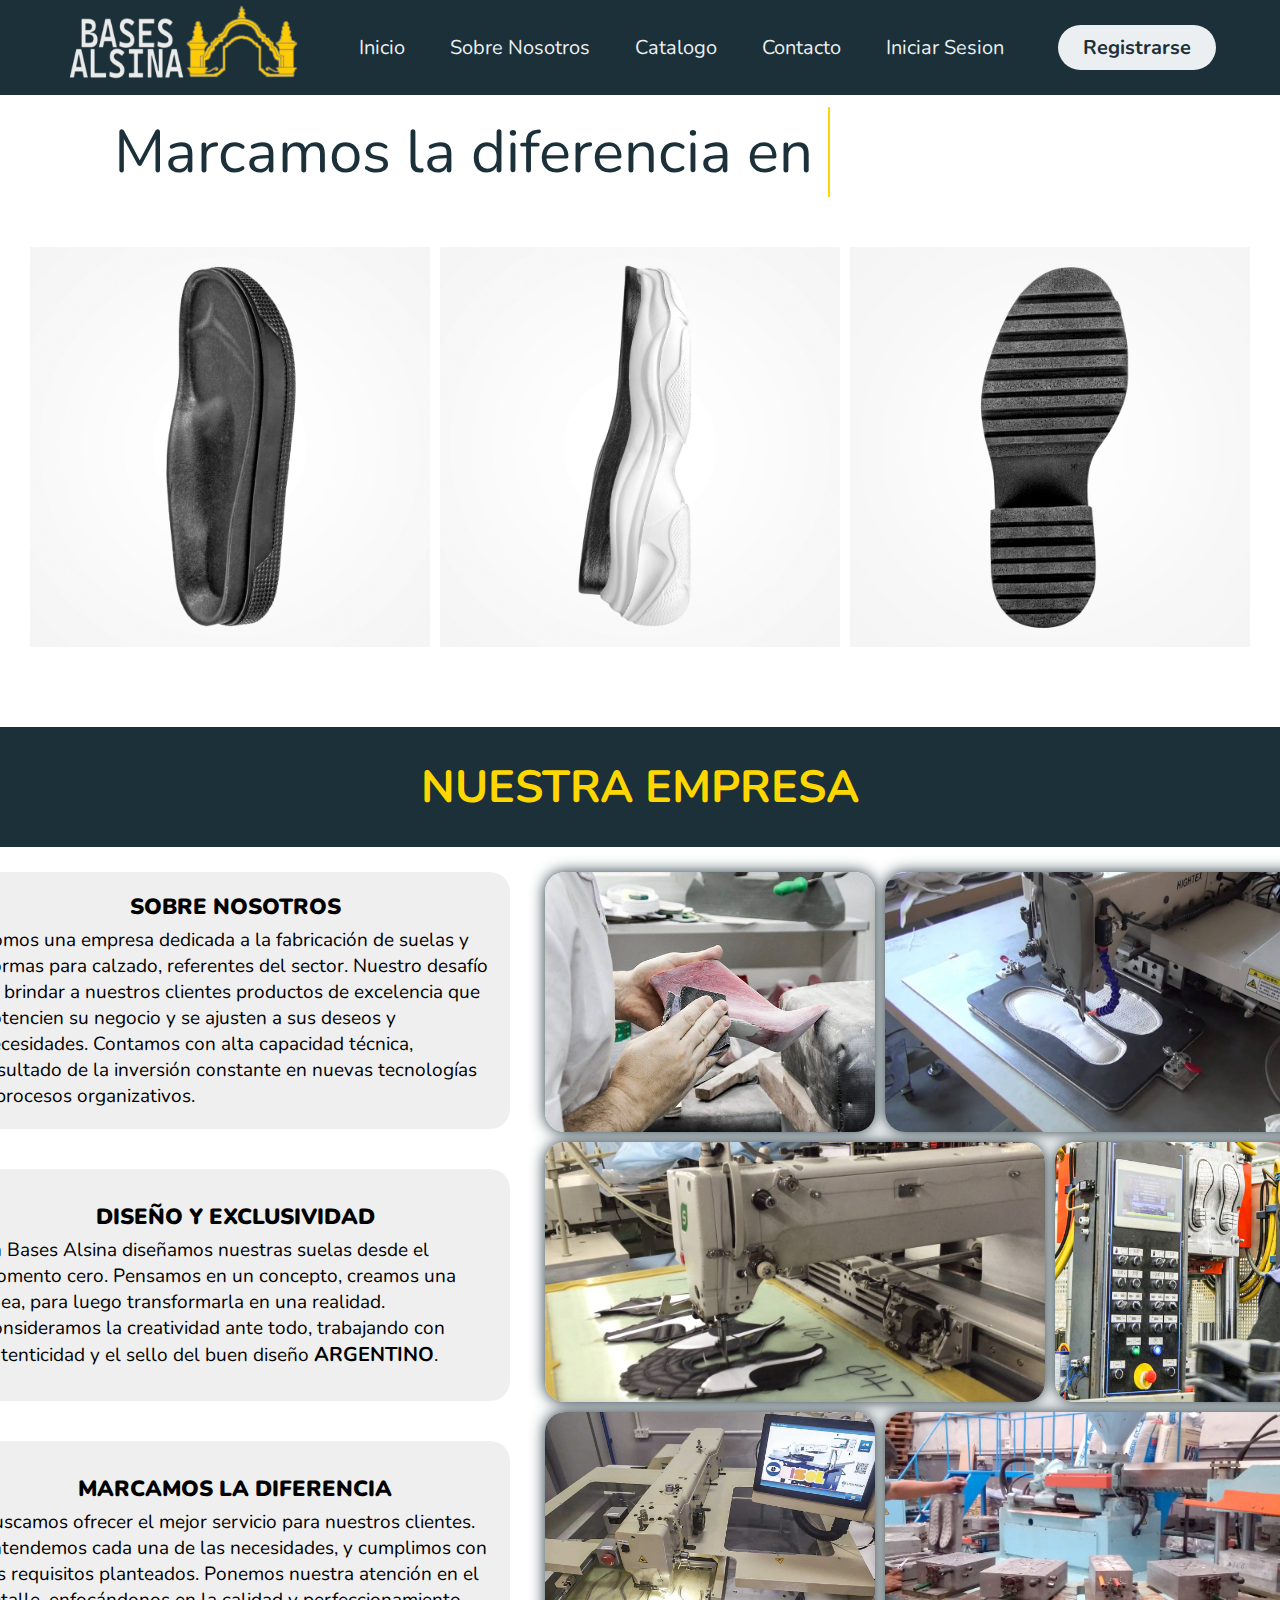
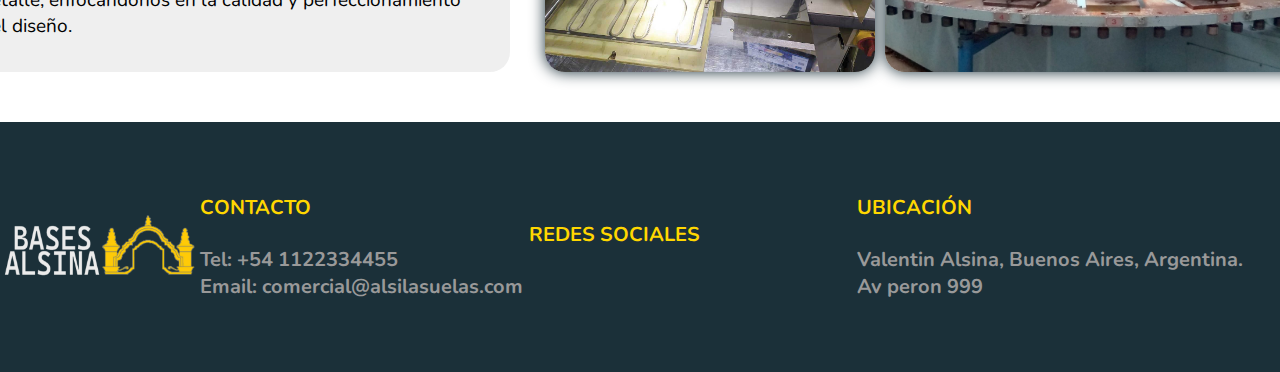
==== index.html @ 099fc9ff "1er commit - todavia falta el catalogo" ====
<!DOCTYPE html>
<html lang="en">
<head>
    <meta charset="UTF-8">
    <meta http-equiv="X-UA-Compatible" content="IE=edge">
    <meta name="viewport" content="width=device-width, initial-scale=1.0">
    <title>Proyecto Integrador</title>
    <link rel="stylesheet" href="./styles.css">
    <link rel="stylesheet" href="./animations.css">
    <link rel="stylesheet" href="https://cdnjs.cloudflare.com/ajax/libs/font-awesome/6.2.0/css/all.min.css" integrity="sha512-xh6O/CkQoPOWDdYTDqeRdPCVd1SpvCA9XXcUnZS2FmJNp1coAFzvtCN9BmamE+4aHK8yyUHUSCcJHgXloTyT2A==" crossorigin="anonymous" referrerpolicy="no-referrer" />
</head>
<body>
    <header>
        <nav>
            <div class="logo">
                <a href="./index.html">
                <img src="./assets/Imagenes/icono-nav.png" alt="icono"> </a>
            </div>
            <div class="nav-list">
                <ul>
                    <li><a href="#sec-1">Inicio</a></li>
                    <li><a href="#sec-2">Sobre Nosotros</a></li>
                    <li><a href="./pages/catalogo.html">Catalogo</a></li>
                    <li><a href="#footer-container">Contacto</a></li>
                    <li><a href="./pages/login.html">Iniciar Sesion</a></li>
                </ul>
            </div>
            <div class="register">
                <a href="./pages/register.html"><button>Registrarse</button></a>
            </div>
        </nav>
    </header>
    <hr>
    <main>
        <section id="sec-1">
            <div class="titulo">
                <div class="txt-estatico">Marcamos la diferencia en </div>
                <ul class="txt-dinamico">
                    <li>Diseño</li>
                    <li>Creatividad</li>
                    <li>Exclusividad</li>
                    <li>Tecnología</li>
                </ul>
            </div>
            <div class="inicio">
                <div class="cards">
                    <div class="imgSuela">
                        <img src="./assets/Suelas - Calzados/Suela-2.jpg" alt="Suela-2">
                    </div>
                    <div class="info">
                        <div>
                            <h2>Diseño y Exclusividad</h2>
                            <p>Consideramos la creatividad ante todo, 
                               trabajando con autenticidad y el sello del 
                               buen diseño argentino.</p>
                        </div>
                    </div>
                </div>
                <div class="cards">
                    <div class="imgSuela">
                        <img src="./assets/Suelas - Calzados/Suela-3.jpg" alt="Suela-3">
                    </div>
                    <div class="info">
                        <div>
                            <h2>Marcamos la diferencia</h2>
                            <p>Buscamos ofrecer el mejor servicio para nuestros clientes.
                               Ponemos nuestra atención en el detalle, enfocándonos 
                               en la calidad y perfeccionamiento del diseño. 
                            </p>
                        </div>
                    </div>
                </div>
                <div class="cards">
                    <div class="imgSuela">
                        <img src="./assets/Suelas - Calzados/Suela-4.jpg" alt="Suela-4">
                    </div>
                    <div class="info">
                        <div>
                            <h2>Creatividad y alta capacidad técnica</h2>
                            <p>Entendemos cada una de las necesidades, y cumplimos con los requisitos planteados.

                            </p>
                        </div>
                    </div>
                </div>
            </div>
        </section>

        <section id="sec-2">
            <div class="empresa">
                <h2>NUESTRA EMPRESA</h2>
            </div>
            <div class="seccion-2">
                    <div class="aboutUs">
                        <div class="sobre-nosotros">
                            <h3>SOBRE NOSOTROS</h3>
                            <p>
                                Somos una empresa dedicada a la fabricación de suelas y hormas para calzado, referentes del sector. Nuestro desafío
                                es brindar a nuestros clientes productos de excelencia que potencien su negocio y se ajusten a sus deseos y
                                necesidades. Contamos con alta capacidad técnica, resultado de la inversión constante en nuevas tecnologías y
                                procesos organizativos.
                            </p> 
                            
                        </div>
                        <div class="disenio-exclusividad">
                            <h3>DISEÑO Y EXCLUSIVIDAD</h3>
                            <p>
                                En Bases Alsina diseñamos nuestras suelas desde el momento cero. Pensamos en un concepto, creamos una línea, para luego
                                transformarla en una realidad. Consideramos la creatividad ante todo, trabajando con autenticidad y el sello del
                                buen diseño <strong>ARGENTINO</strong>.
                            </p>
                        </div>
                        <div class="diferencia">
                            <h3>MARCAMOS LA DIFERENCIA</h3>
                            <p>
                                Buscamos ofrecer el mejor servicio para nuestros clientes. Entendemos cada una de las necesidades, y cumplimos con
                                los requisitos planteados. Ponemos nuestra atención en el detalle, enfocándonos en la calidad y perfeccionamiento
                                del diseño.
                            </p>
                        </div>
                    </div>
                    <div class="grid-container">
                        <div class="item"></div>
                        <div class="item"></div>
                        <div class="item"></div>
                        <div class="item"></div>
                        <div class="item"></div>
                        <div class="item"></div>
        
                    </div>
            </div>

        </section>

    </main>

    <footer>
        <div id="footer-container">
            <div class="footer-icon">
                <img src="./assets/Imagenes/icono-nav.png" alt="icono">
            </div>
            <div class="footer-contacto">
                <h3>CONTACTO</h3>
                <div class="contacto">
                    <h4>Tel: +54 1122334455</h4>
                    <h4>Email: comercial@alsilasuelas.com</h4>
                </div>
            </div>
            <div class="red-social">
                <h3>REDES SOCIALES</h3>
                <div class="red">
                    <i class="fa-brands fa-instagram" style="font-size:50px"></i>
                    <i class="fa-brands fa-square-facebook" style="font-size:50px"></i>
                </div>
            </div>
            <div class="ubicacion">
                <h3>UBICACIÓN</h3>
                <div class="ubi">
                    <h4>Valentin Alsina, Buenos Aires, Argentina.</h4>
                    <h4>Av peron 999</h4>
                </div>
            </div>
        </div>
    </footer>
    
</body>
</html>
---- styles.css ----
@import url('https://fonts.googleapis.com/css2?family=Nunito:wght@400;800&display=swap');
@import url('https://fonts.googleapis.com/css2?family=Abril+Fatface&display=swap');

*{
    margin: 0;
    padding: 0;
    box-sizing: border-box;
    font-family: 'Nunito', sans-serif;
    font-size: 20px;
}

/* NAVBAR */

nav{
    position: fixed;
    display: flex;
    flex-direction: row;
    justify-content: space-between;
    align-items: center;
    height: 95px;
    width: 100%;
    background-color: #1b3039;
    padding: 5px 5%;
    top: 0;
    z-index: 1;
}

.logo img{
    width: 12rem;
    cursor: pointer;
    transition: all 0.7s;
}

.nav-list ul{
    list-style: none;
    display: flex;
    flex-direction: row;
    gap: 45px;
}

.nav-list a{
    font-size: 700;
    color: #eceff1;
    text-decoration: none;
}


.register button{
    font-weight: 700;
    color: #1b3039;
    padding: 9px 25px;
    background: #eceff1;
    border: none;
    border-radius: 50px;
    cursor: pointer;
    transition: all 0.5s ease 0s;
}

main{
    display: flex;
    flex-direction: column;
    gap: 80px;
    margin-top: 105px;

}

/* Section 1 */

#sec-1{
    display: flex;
    flex-direction: column;
    justify-content: center;
    align-items: center;
    gap: 50px;
}

.titulo{
    display: flex;
    justify-content: center;
    align-items: center;
}

.titulo .txt-estatico{
    color: #1b3039;
    font-size: 60px;
    font-weight: 400;
}

.titulo .txt-dinamico{
    margin-left: 15px;
    line-height: 90px;
    height: 90px;
    overflow: hidden;
}

.txt-dinamico li{
    list-style: none;
    color: gold;
    font-size: 60px;
    font-weight: 600;
    top: 0;
    position: relative;
}

.inicio{
    display: flex;
    flex-direction: row;
    justify-content: center;
    align-items: center;
    gap: 10px;
}

.cards{
    position: relative;
    width: 20rem;
    height: 20rem;
    overflow: hidden;
}

.inicio .cards .imgSuela img{
   width: 100%;
   height: 100%;
   transition: all 500ms ease-out;
}

.info{
    position: absolute;
    top: 0;
    width: 100%;
    height: 100%;
    transition: all 500ms ease-out;
    opacity: 0;
    visibility: hidden;
    text-align: center;
}

.info h2{
    color: gold;
    font-size: 25px;
    font-weight: 900;
    margin-bottom: 150px;
    margin-top: 50px;
    transition: all 500ms ease-out;
}

.info p{
    color: gold;
    font-size: 20px;
    font-weight: 500;
    line-height: 1.5;
    max-width: 250px;
    margin: auto;
}

/* Section 2 */ 

#sec-2{
    display: flex;
    flex-direction: column;
    justify-content: center;
    align-items: center;
    gap: 25px;
}

#sec-2 h2{
    font-size: 45px;
    color: gold;
}

.empresa{
    height: 120px;
    width: 100%;
    display: flex;
    justify-content: center;
    align-items: center;
    background-color: #1b3039;
}

.seccion-2{
    display: flex;
    flex-direction: row;
    justify-content: center;
    align-items: center;
    gap: 60px;
}

.aboutUs{
    height: 800px;
    width: 500px;
    display: flex;
    flex-direction: column;
    justify-content: center;
    align-items: center;
    gap: 40px;
}

.sobre-nosotros , .disenio-exclusividad , .diferencia{
    display: flex;
    flex-direction: column;
    justify-content: center;
    align-items: center;
    background-color: rgba(233, 233, 233, 0.726);
    border-radius: 1rem;
    gap: 5px;
    height: 400px;
    width: 550px;
    padding: 20px;
}

.aboutUs h3{
    font-size: 22px;
    font-weight: 900;
}

.aboutUs p{
    font-size: 19px;
    font-weight: 400;
}

.grid-container{
    height: 800px;
    width: 750px;
    display: grid;
    grid-template-columns: 160px 160px 160px 160px 160px;
    gap: 10px;
    grid-template-rows: 125px 125px 125px 125px 125px 125px;
}

.item{
    border-radius: 1rem;
    box-shadow: 0 0 15px 0px #1b3039;
}

.item:nth-child(1){
    background: url(./assets/Empresa/Horma-1.jpg) no-repeat center/cover;
    grid-column: 1/3;
    grid-row: 1/3;
}

.item:nth-child(2){
    background: url(./assets/Empresa/Maquina-1.jpg) no-repeat center/cover;
    grid-column: 3/6;
    grid-row: 1/3;

}

 .item:nth-child(3){
    background: url(./assets/Empresa/Maquina-3.jpg) no-repeat center/cover;
    grid-column: 1/4;
    grid-row: 3/5;  
}

.item:nth-child(4){
    background: url(./assets/Empresa/Maquina-4.jpg) no-repeat center/cover;
    grid-column: 4/6;
    grid-row: 3/5;

}

.item:nth-child(5){
    background: url(./assets/Empresa/Maquina-2.jpg) no-repeat center/cover;
    grid-column: 1/3;
    grid-row: 5/7;

}

.item:nth-child(6){
    background: url(./assets/Empresa/Maquina-5.jpg) no-repeat center/cover; 
    grid-column: 3/6;
    grid-row: 5/7;

}


/* Footer */

footer{
    background-color: #1b3039;
    height: 250px;
    margin-top: 50px;
}

#footer-container{
    display: flex;
    flex-direction: row;
    justify-content: space-evenly;
    align-items: center;
}

.footer-icon{
    width: 200px;
    height: 200px;
    display: flex;
    justify-content: center;
    align-items: center;
}

.footer-icon img{
    width: 10rem;
    cursor: pointer;
}

.footer-contacto{
    width: 350px;
    height: 250px;
    display: flex;
    flex-direction: column;
    justify-content: center;
    align-items: flex-start;
    gap: 25px;
}

.red-social{
    width: 350px;
    height: 250px;
    display: flex;
    flex-direction: column;
    justify-content: center;
    align-items: flex-start;
    gap: 25px;

}

.red{
    display: flex;
    gap: 50px;
    cursor: pointer;
}

.ubicacion{
    width: 450px;
    height: 250px;
    display: flex;
    flex-direction: column;
    justify-content: center;
    align-items: flex-start;
    gap: 25px;

}

footer h3{
    color: gold;
}

footer h4{
    color: #999;
}

footer i{
    color: #999;
}
---- animations.css ----
.logo img:hover{
    transform: scale(1.1);
}

.nav-list li:hover{
    transform: scale(1.2);
}

.nav-list a:hover{
    color: gold;
}

.register button:hover{
    background-color: #e2f1f8;
    color: gold;
    transform: scale(1.3);
}

.txt-dinamico li::after{
    content: "";
    position: absolute;
    left: 0;
    width: 100%;
    height: 100%;
    background-color: white;
    border-left: 2px solid gold;
    animation: typing 3s steps(10) infinite;
}

.txt-dinamico li{
    animation: slide 12s steps(4) infinite;

}

@keyframes typing{
    40%,
    60%{
        left: calc(100% + 30px);
    }

    100%{
        left: 0;
    }
}

@keyframes slide{
    100%{
        top: -360px;
    }
}

.cards:hover{
    z-index: 1;
    transform: scale(1.25);
    box-shadow: 0 25px 40px rgba(0,0,0,.5);
}

.cards:hover > .info{
    opacity: 1;
    visibility: visible;
}

.cards:hover > .info h2{
    margin-top: 100px;
    margin-bottom: 40px;
}

.item:hover{
    transform: scale(1.1);
    transition: all 0.3s ease-in;
}

.sobre-nosotros:hover{
    transform: scale(1.1);
    transition: all 0.3s ease-in;
}
.disenio-exclusividad:hover{
    transform: scale(1.1);
    transition: all 0.3s ease-in;
}
.diferencia:hover{
    transform: scale(1.1);
    transition: all 0.3s ease-in;
}


/* --------------------------- LOGIN - REGISTER - CATALOGO ------------------------------------------------------------*/

/* LOGIN */ 

.boton-inicio button:hover{
    background-color: #e2f1f8;
    color: gold;
    transform: scale(1.3);
}


.sub-log:hover{
    background-color: #051f2b;
    color: gold;
    transform: scale(1.1);
}


/* REGISTER */

.button input:hover{
    color: gold;
    background-color: #051f2b;
    transform: scale(1.2);
}
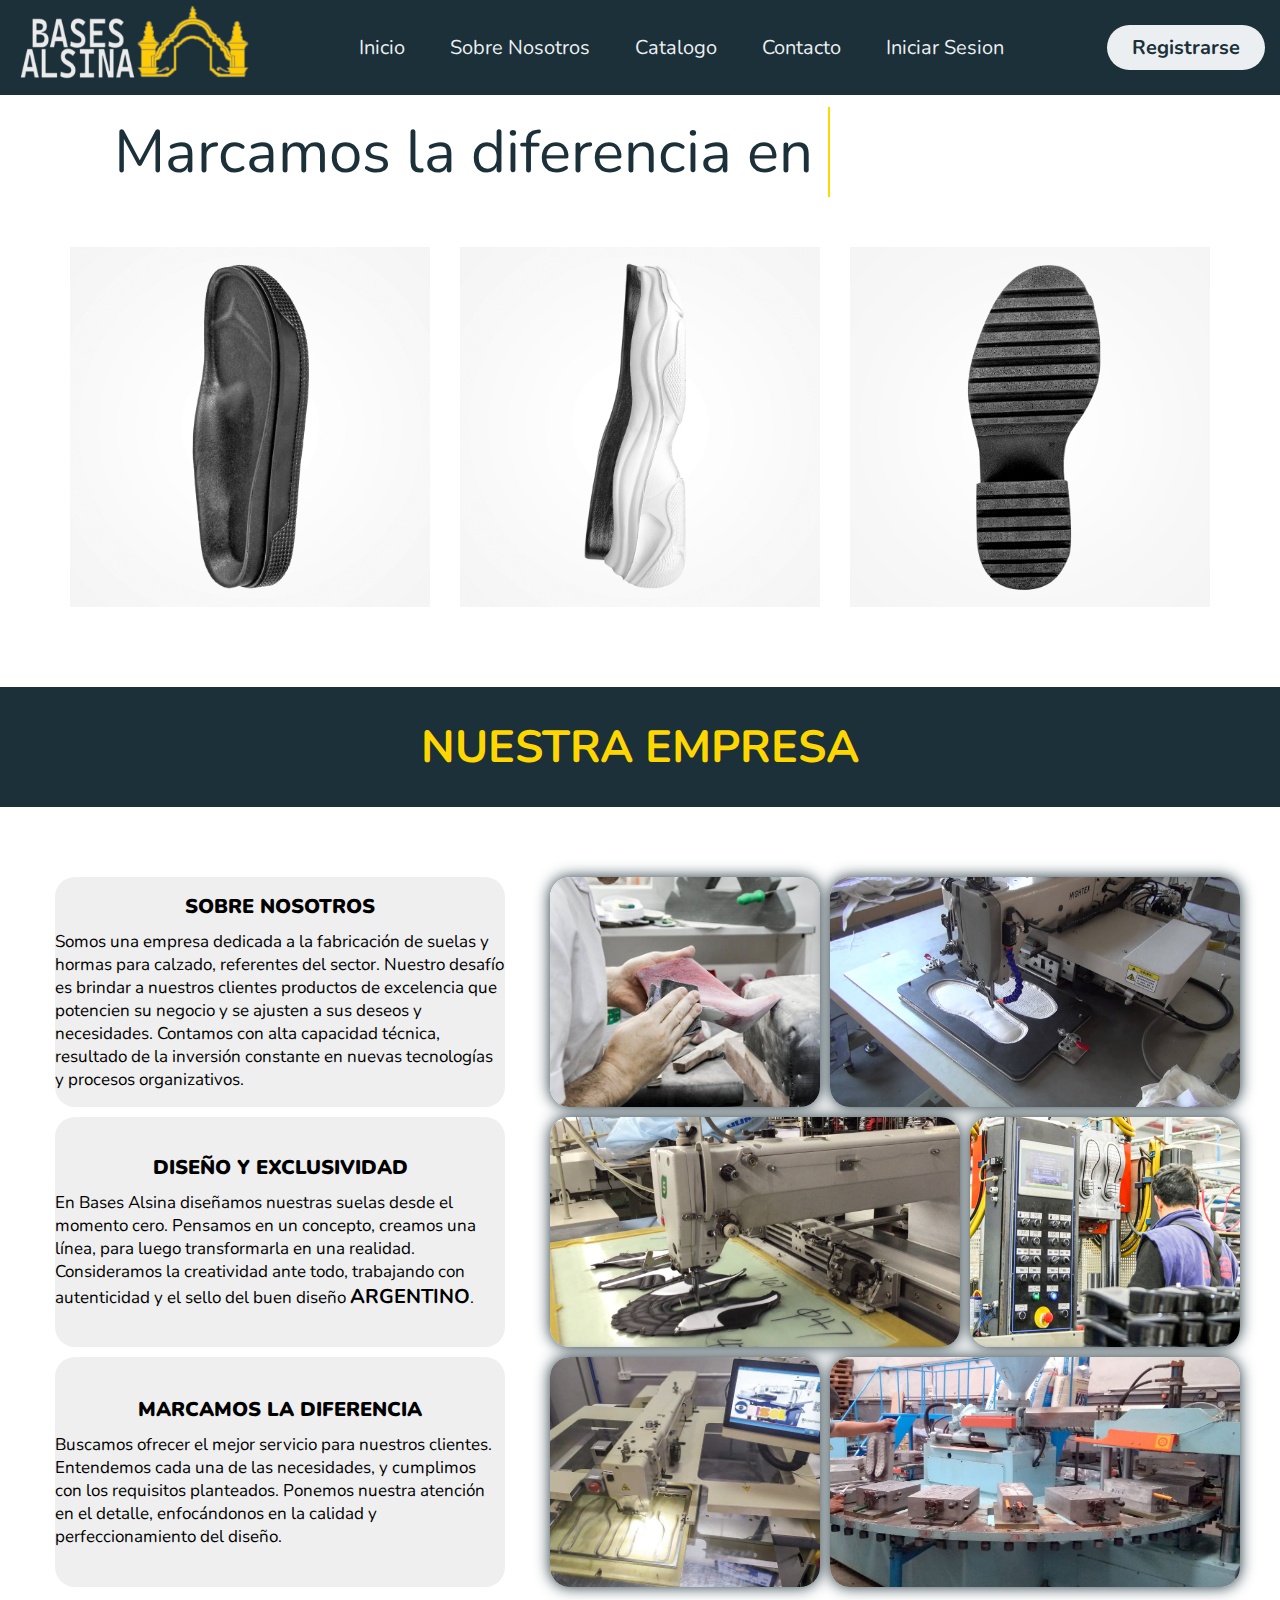
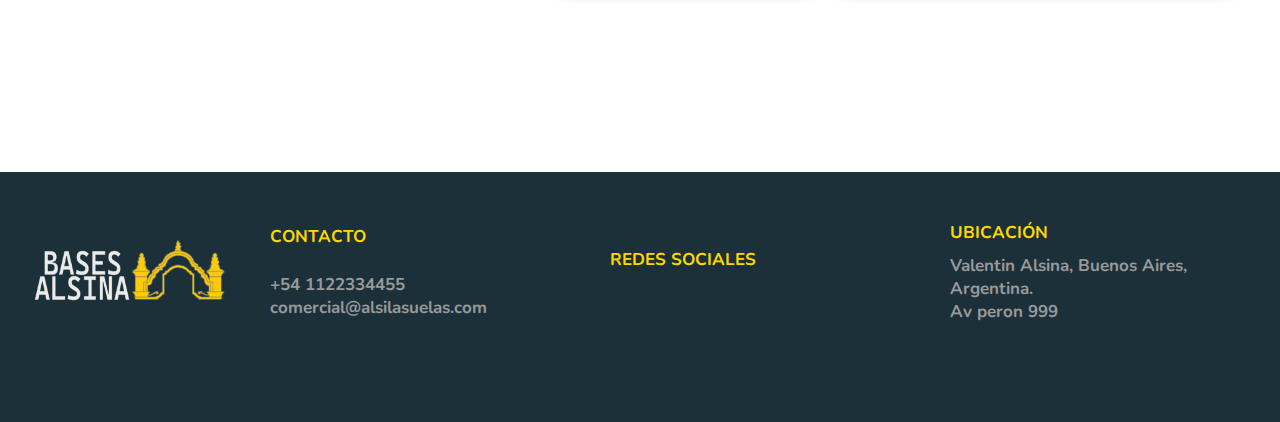
==== commit 56c3c1ba: "2do commit - Casi listo" ====
--- a/index.html
+++ b/index.html
@@ -7,6 +7,8 @@
     <title>Proyecto Integrador</title>
     <link rel="stylesheet" href="./styles.css">
     <link rel="stylesheet" href="./animations.css">
+    <link rel="stylesheet" href="./mediaqueries.css">
+    <link rel="stylesheet" href="https://cdnjs.cloudflare.com/ajax/libs/font-awesome/6.1.2/css/all.min.css" integrity="sha512-1sCRPdkRXhBV2PBLUdRb4tMg1w2YPf37qatUFeS7zlBy7jJI8Lf4VHwWfZZfpXtYSLy85pkm9GaYVYMfw5BC1A==" crossorigin="anonymous" referrerpolicy="no-referrer" />
     <link rel="stylesheet" href="https://cdnjs.cloudflare.com/ajax/libs/font-awesome/6.2.0/css/all.min.css" integrity="sha512-xh6O/CkQoPOWDdYTDqeRdPCVd1SpvCA9XXcUnZS2FmJNp1coAFzvtCN9BmamE+4aHK8yyUHUSCcJHgXloTyT2A==" crossorigin="anonymous" referrerpolicy="no-referrer" />
 </head>
 <body>
@@ -17,7 +19,9 @@
                 <img src="./assets/Imagenes/icono-nav.png" alt="icono"> </a>
             </div>
             <div class="nav-list">
-                <ul>
+                <label for="toggle-menu"><i class="fas fa-bars"></i></label>
+                <input type="checkbox" id="toggle-menu">
+                <ul class="list">
                     <li><a href="#sec-1">Inicio</a></li>
                     <li><a href="#sec-2">Sobre Nosotros</a></li>
                     <li><a href="./pages/catalogo.html">Catalogo</a></li>
@@ -34,7 +38,9 @@
     <main>
         <section id="sec-1">
             <div class="titulo">
-                <div class="txt-estatico">Marcamos la diferencia en </div>
+                <div class="titulo-principal">
+                    <div class="txt-estatico">Marcamos la diferencia en </div>
+                </div>
                 <ul class="txt-dinamico">
                     <li>Diseño</li>
                     <li>Creatividad</li>
@@ -45,12 +51,12 @@
             <div class="inicio">
                 <div class="cards">
                     <div class="imgSuela">
-                        <img src="./assets/Suelas - Calzados/Suela-2.jpg" alt="Suela-2">
+                        <img src="./assets/Suelas-Calzados/Suela-2.jpg" alt="Suela-2">
                     </div>
                     <div class="info">
                         <div>
                             <h2>Diseño y Exclusividad</h2>
-                            <p>Consideramos la creatividad ante todo, 
+                            <p class="info-p">Consideramos la creatividad ante todo, 
                                trabajando con autenticidad y el sello del 
                                buen diseño argentino.</p>
                         </div>
@@ -58,12 +64,12 @@
                 </div>
                 <div class="cards">
                     <div class="imgSuela">
-                        <img src="./assets/Suelas - Calzados/Suela-3.jpg" alt="Suela-3">
+                        <img src="./assets/Suelas-Calzados/Suela-3.jpg" alt="Suela-3">
                     </div>
                     <div class="info">
                         <div>
                             <h2>Marcamos la diferencia</h2>
-                            <p>Buscamos ofrecer el mejor servicio para nuestros clientes.
+                            <p class="info-p">Buscamos ofrecer el mejor servicio para nuestros clientes.
                                Ponemos nuestra atención en el detalle, enfocándonos 
                                en la calidad y perfeccionamiento del diseño. 
                             </p>
@@ -72,12 +78,12 @@
                 </div>
                 <div class="cards">
                     <div class="imgSuela">
-                        <img src="./assets/Suelas - Calzados/Suela-4.jpg" alt="Suela-4">
+                        <img src="./assets/Suelas-Calzados/Suela-4.jpg" alt="Suela-4">
                     </div>
                     <div class="info">
                         <div>
                             <h2>Creatividad y alta capacidad técnica</h2>
-                            <p>Entendemos cada una de las necesidades, y cumplimos con los requisitos planteados.
+                            <p class="info-p">Entendemos cada una de las necesidades, y cumplimos con los requisitos planteados.
 
                             </p>
                         </div>
@@ -142,8 +148,8 @@
             <div class="footer-contacto">
                 <h3>CONTACTO</h3>
                 <div class="contacto">
-                    <h4>Tel: +54 1122334455</h4>
-                    <h4>Email: comercial@alsilasuelas.com</h4>
+                    <h4>+54 1122334455</h4>
+                    <h4 class="segundo-h4">comercial@alsilasuelas.com</h4>
                 </div>
             </div>
             <div class="red-social">
@@ -157,7 +163,7 @@
                 <h3>UBICACIÓN</h3>
                 <div class="ubi">
                     <h4>Valentin Alsina, Buenos Aires, Argentina.</h4>
-                    <h4>Av peron 999</h4>
+                    <h4 class="segundo-h4">Av peron 999</h4>
                 </div>
             </div>
         </div>
--- a/styles.css
+++ b/styles.css
@@ -29,6 +29,15 @@
     width: 12rem;
     cursor: pointer;
     transition: all 0.7s;
+}
+
+#toggle-menu{
+    display: none;
+}
+
+.nav-list i{
+    font-size: 50px;
+    display: none;
 }
 
 .nav-list ul{
@@ -277,6 +286,7 @@
 footer{
     background-color: #1b3039;
     height: 250px;
+    width: 100%;
     margin-top: 50px;
 }
 
--- a/animations.css
+++ b/animations.css
@@ -109,3 +109,22 @@
     background-color: #051f2b;
     transform: scale(1.2);
 }
+
+
+/* CATALOGO*/
+
+.suela-hombre:hover{
+    transform: scale(1.1);
+    transition: all 0.3s ease-in;
+}
+
+.suela-mujer:hover{
+    transform: scale(1.1);
+    transition: all 0.3s ease-in;
+}
+
+.item-suela:hover{
+    transform: scale(1.2);
+    transition: all 0.5s ease-in;
+}
+
--- a/mediaqueries.css
+++ b/mediaqueries.css
@@ -0,0 +1,402 @@
+@media (max-width:1280px){
+    /* --- NAV --- */
+    .logo img{
+        width: 12rem;
+    }
+
+    nav{
+        padding: 0 15px;
+    }
+
+    /* --- Section 1 --- */ 
+
+    .inicio{
+        gap: 30px
+    }
+
+    .cards{
+        position: relative;
+        width: 18rem;
+        height: 18rem;
+        overflow: hidden;
+    }
+
+    /* --- Section 2 --- */
+
+    .seccion-2{
+        gap: 20px;
+    }
+
+    .aboutUs{
+        gap: 10px;
+        margin-bottom: 90px;
+    }
+
+    .sobre-nosotros, .disenio-exclusividad, .diferencia{
+        height: 230px;
+        width: 450px;
+        gap: 10px;
+        padding: 0 0;
+
+    }
+
+    .grid-container{
+        height: 800px;
+        width: 700px;
+        display: grid;
+        grid-template-columns: 130px 130px 130px 130px 130px;
+        gap: 10px;
+        grid-template-rows: 110px 110px 110px 110px 110px 110px;
+    }
+
+    .aboutUs h3{
+        font-size: 20px;
+        font-weight: 900;
+    }
+    
+    .aboutUs p{
+        font-size: 17px;
+        font-weight: 400;
+    }
+
+    /* --- FOOTER --- */
+
+
+    #footer-container{
+        gap: 10px;
+    }
+
+    .footer-contacto{
+        width: 300px;
+        height: 200px;
+    }
+
+    .ubicacion{
+        width: 300px;
+        height: 200px;
+        gap: 10px;
+    }
+
+    .red-social{
+        width: 300px;
+        height: 200px;
+    }
+
+    .red{
+        gap: 40px;
+    }
+
+    .footer-icon img{
+        width: 10rem;
+    }
+
+    footer h3, h4{
+        font-size: 17px;
+    }
+
+    footer i{
+        width: 1rem;
+    }
+
+}
+
+
+@media (max-width:992px){
+    /* --- NAV --- */
+    .logo img{
+        width: 10rem;
+        cursor: pointer;
+        transition: all 0.7s;
+    }
+
+    nav{
+        padding: 0 20px;
+    }
+
+    .nav-list ul{
+        gap: 20px;
+    }
+
+    .list a{
+        font-size: 17px;
+    }
+
+    .register button{
+        font-size: 17px;
+    }
+
+    /* --- Section 1 --- */ 
+
+    .titulo{
+        display: flex;
+        justify-content: center;
+        align-items: center;
+        width: 100%;
+        gap: 5px;
+    }
+
+    .titulo .txt-estatico{
+        font-size: 40px;
+        font-weight: 400;
+    }
+
+    .txt-dinamico li{
+        font-size: 60px;
+        font-weight: 500;
+    }
+
+    .cards{
+        position: relative;
+        width: 14rem;
+        height: 14rem;
+        overflow: hidden;
+    }
+
+    /* --- Section 2 --- */
+
+    .empresa{
+        width: 100%;        
+    }
+
+    .seccion-2{
+        gap: 25px;
+        display: flex;
+        flex-direction: column;
+    }
+
+    .aboutUs{
+        gap: 20px;
+    }
+
+    .sobre-nosotros, .disenio-exclusividad, .diferencia{
+        height: 500px;
+        width: 800px;
+        gap: 30px;
+        padding: 10px 10px;
+
+    }
+
+    .aboutUs h3{
+        font-size: 27px;
+        font-weight: 900;
+    }
+    
+    .aboutUs p{
+        font-size: 24px;
+        font-weight: 400;
+    }
+    
+    .grid-container{
+        justify-content: center;
+    }
+
+    /* --- FOOTER --- */
+
+    footer{
+        height: 200px;
+
+    }
+
+    #footer-container{
+        gap: 10px;
+    }
+
+    .footer-contacto{
+        width: 300px;
+        height: 200px;
+    }
+
+    .ubicacion{
+        width: 300px;
+        height: 200px;
+        gap: 10px;
+    }
+
+    .red-social{
+        width: 300px;
+        height: 200px;
+    }
+
+    .red{
+        gap: 35px;
+    }
+
+    .footer-icon img{
+        width: 8rem;
+    }
+
+    footer h3, h4{
+        font-size: 17px;
+    }
+
+    footer i{
+        width: 1rem;
+    }
+    
+
+}
+
+@media (max-width:576px){
+    /* --- NAV --- */
+
+    .logo img{
+        width: 9rem;
+    }
+
+    .nav-list{
+        margin-left: 200px;
+    }
+
+    .nav-list ul{
+        background-color: #214352;
+        width: 100%;
+        height: calc(100vh - 80px);
+        position: absolute;
+        top: 80px;
+        left: 0;
+        flex-direction: column;
+        align-items: center;
+        justify-content: center;
+        gap: 50px;
+        transform: translateX(200%);
+        transition: all 0.5s ease-out;
+    }
+
+    .list a{
+        font-size: 30px;
+    }
+
+    .nav-list i{
+        color: aliceblue;
+        display: block;
+    }
+
+    #toggle-menu:checked + .list{
+        display: flex;
+        transform: translateX(0%);
+        transition: all 0.5s ease-in;
+    }
+
+    .register a{
+        display: none;
+    }
+
+    /* --- Section 1 --- */
+
+    .titulo{
+        gap: 1px;
+        display: flex;
+        flex-direction: column;
+    }
+
+    .titulo .txt-estatico{
+        font-size: 22px;
+        font-weight: 700;
+    }
+
+    .txt-dinamico li{
+        font-size: 35px;
+        font-weight: 700;
+    }
+
+    .inicio{
+        display: flex;
+        flex-direction: column;
+    }
+
+    .cards{
+        position: relative;
+        width: 14rem;
+        height: 14rem;
+        overflow: hidden;
+    }
+
+    /* --- Section 2 --- */
+
+    #sec-2{
+        gap: 100px;
+    }
+
+    #sec-2 h2{
+        font-size: 35px;
+    }
+
+    .aboutUs{
+        height: 1220px;
+        gap: 35px;
+    }
+
+    .sobre-nosotros{
+        height: 460px;
+        width: 400px;
+    }
+
+    .disenio-exclusividad{
+        height: 460px;
+        width: 400px;
+    }
+
+    .diferencia{
+        height: 460px;
+        width: 400px;
+    }
+
+    .grid-container{
+        display: none;
+    }
+
+    /* --- FOOTER --- */
+
+    footer{
+        width: 100%;
+        height: 350px;
+        bottom: 0;
+        margin-top: 20px;
+    }
+    
+    .footer-icon{
+        display: none;
+    }
+
+    #footer-container{
+        display: flex;
+        flex-direction: column;
+        justify-content: center;
+        align-items: center;
+        gap: 5px;
+    }
+
+    .footer-contacto{
+        display: flex;
+        justify-content: center;
+        align-items: center;
+        width: 100%;
+        height: 100px;
+    }
+
+    .red-social{
+        display: flex;
+        justify-content: center;
+        align-items: center;
+        width: 100%;
+        height: 100px;
+
+    }
+
+    .ubicacion{
+        display: flex;
+        justify-content: center;
+        align-items: center;
+        width: 100%;
+        height: 100px;
+    }
+
+    .segundo-h4{
+        display: none;
+    }
+
+    .red{
+        display: flex;
+        gap: 55px;
+    }
+}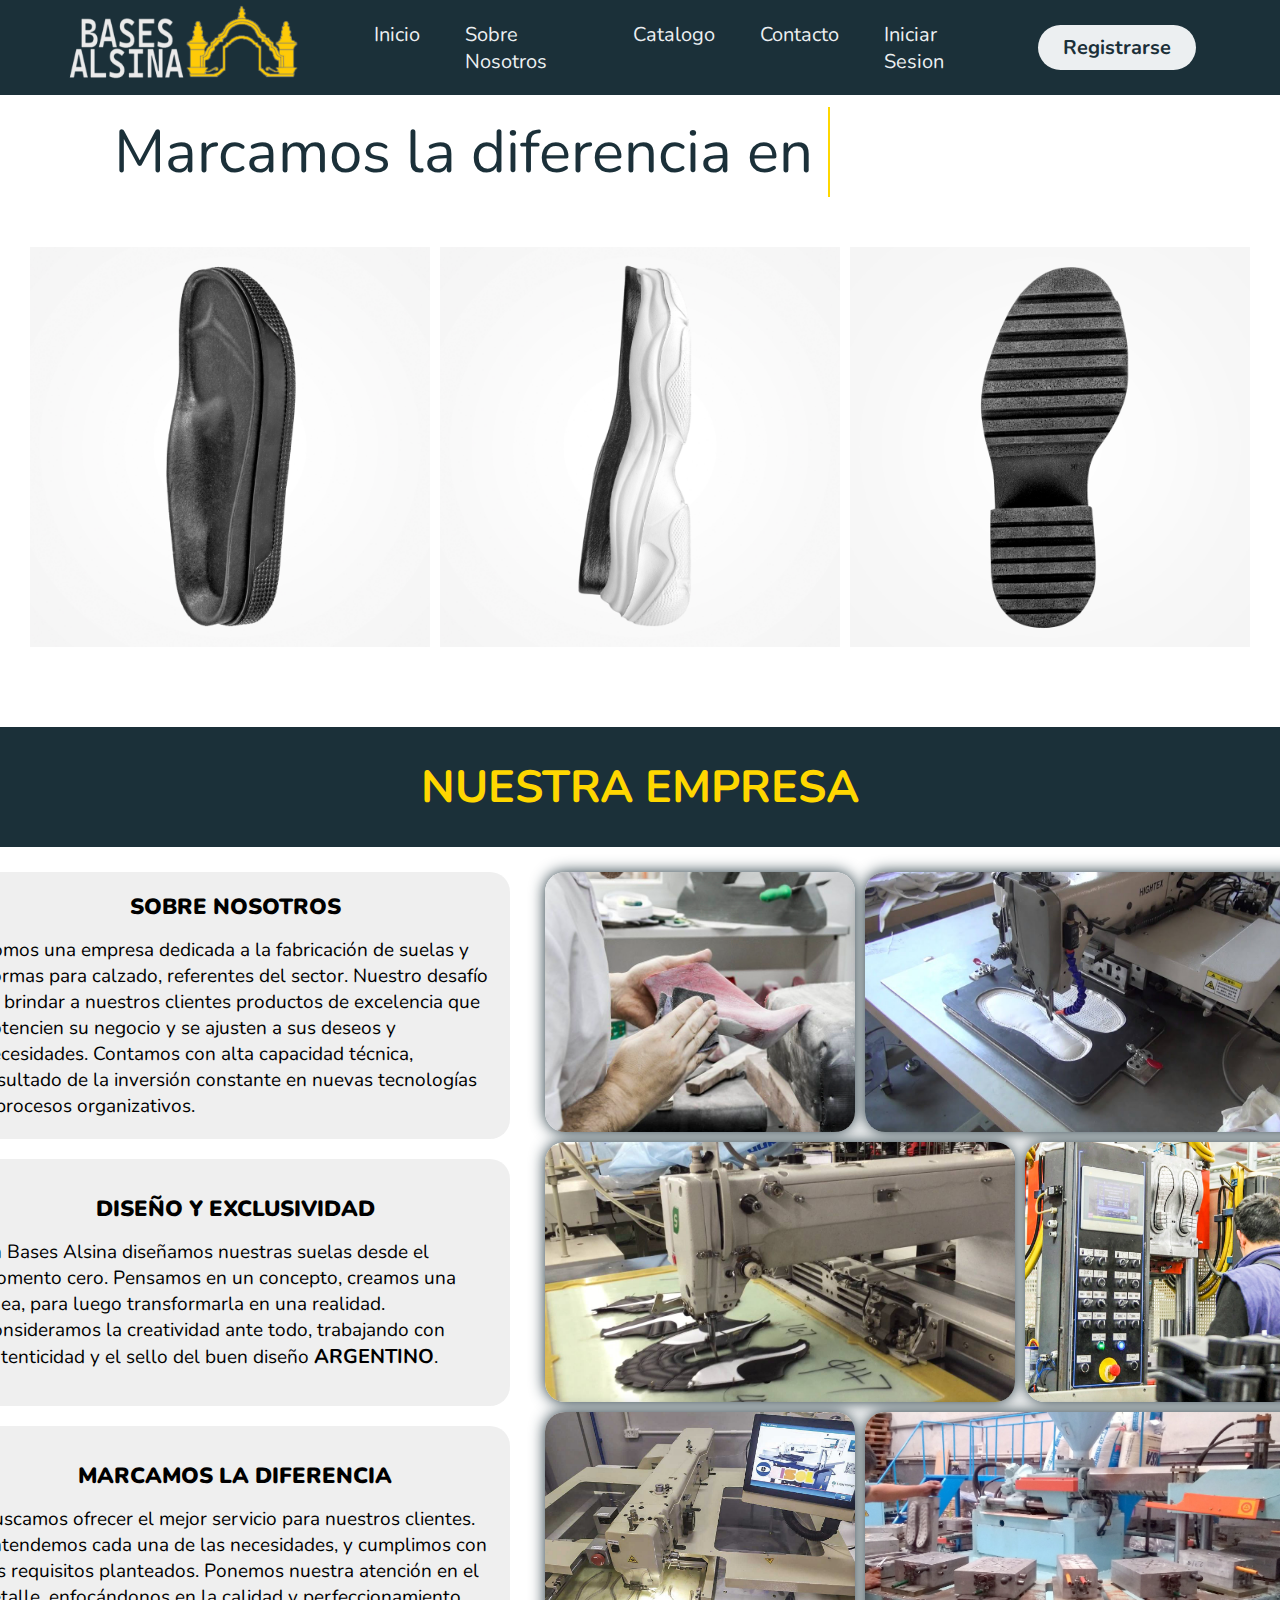
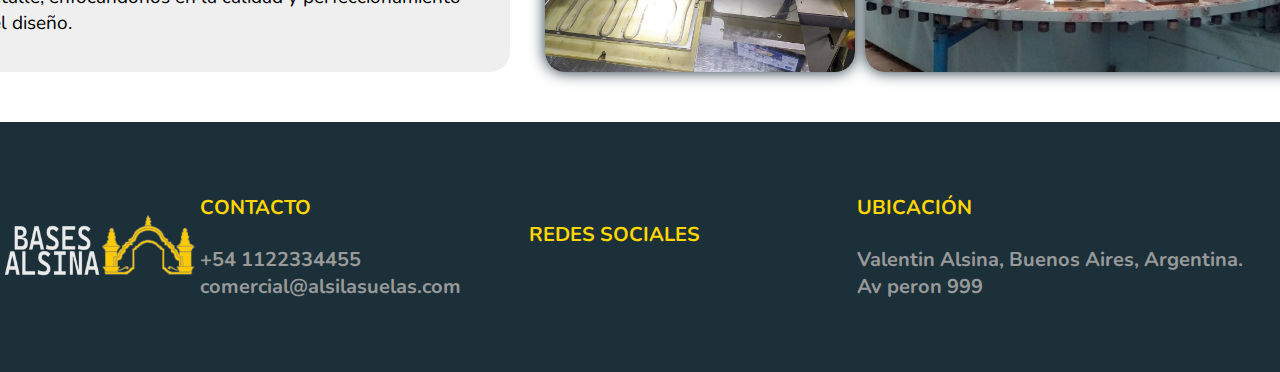
==== commit c79cd711: "Ante ultimo paso" ====
--- a/index.html
+++ b/index.html
@@ -7,7 +7,7 @@
     <title>Proyecto Integrador</title>
     <link rel="stylesheet" href="./styles.css">
     <link rel="stylesheet" href="./animations.css">
-    <link rel="stylesheet" href="./mediaqueries.css">
+    <link rel="stylesheet" href="./mediaQueries/mediaQueriesIndex.css">
     <link rel="stylesheet" href="https://cdnjs.cloudflare.com/ajax/libs/font-awesome/6.1.2/css/all.min.css" integrity="sha512-1sCRPdkRXhBV2PBLUdRb4tMg1w2YPf37qatUFeS7zlBy7jJI8Lf4VHwWfZZfpXtYSLy85pkm9GaYVYMfw5BC1A==" crossorigin="anonymous" referrerpolicy="no-referrer" />
     <link rel="stylesheet" href="https://cdnjs.cloudflare.com/ajax/libs/font-awesome/6.2.0/css/all.min.css" integrity="sha512-xh6O/CkQoPOWDdYTDqeRdPCVd1SpvCA9XXcUnZS2FmJNp1coAFzvtCN9BmamE+4aHK8yyUHUSCcJHgXloTyT2A==" crossorigin="anonymous" referrerpolicy="no-referrer" />
 </head>
@@ -28,9 +28,9 @@
                     <li><a href="#footer-container">Contacto</a></li>
                     <li><a href="./pages/login.html">Iniciar Sesion</a></li>
                 </ul>
-            </div>
-            <div class="register">
-                <a href="./pages/register.html"><button>Registrarse</button></a>
+                <div class="register">
+                    <a href="./pages/register.html"><button>Registrarse</button></a>
+                </div>
             </div>
         </nav>
     </header>
--- a/styles.css
+++ b/styles.css
@@ -38,6 +38,15 @@
 .nav-list i{
     font-size: 50px;
     display: none;
+}
+
+.nav-list{
+    display: flex;
+    flex-direction: row;
+    justify-content: center;
+    align-items: center;
+    gap: 50px;
+    padding: 20px;
 }
 
 .nav-list ul{
@@ -190,8 +199,10 @@
     flex-direction: row;
     justify-content: center;
     align-items: center;
+    width: 100%;
     gap: 60px;
 }
+
 
 .aboutUs{
     height: 800px;
@@ -200,7 +211,7 @@
     flex-direction: column;
     justify-content: center;
     align-items: center;
-    gap: 40px;
+    gap: 20px;
 }
 
 .sobre-nosotros , .disenio-exclusividad , .diferencia{
@@ -210,7 +221,7 @@
     align-items: center;
     background-color: rgba(233, 233, 233, 0.726);
     border-radius: 1rem;
-    gap: 5px;
+    gap: 15px;
     height: 400px;
     width: 550px;
     padding: 20px;
@@ -230,7 +241,7 @@
     height: 800px;
     width: 750px;
     display: grid;
-    grid-template-columns: 160px 160px 160px 160px 160px;
+    grid-template-columns: 150px 150px 150px 150px 150px;
     gap: 10px;
     grid-template-rows: 125px 125px 125px 125px 125px 125px;
 }
--- a/animations.css
+++ b/animations.css
@@ -127,4 +127,3 @@
     transform: scale(1.2);
     transition: all 0.5s ease-in;
 }
-
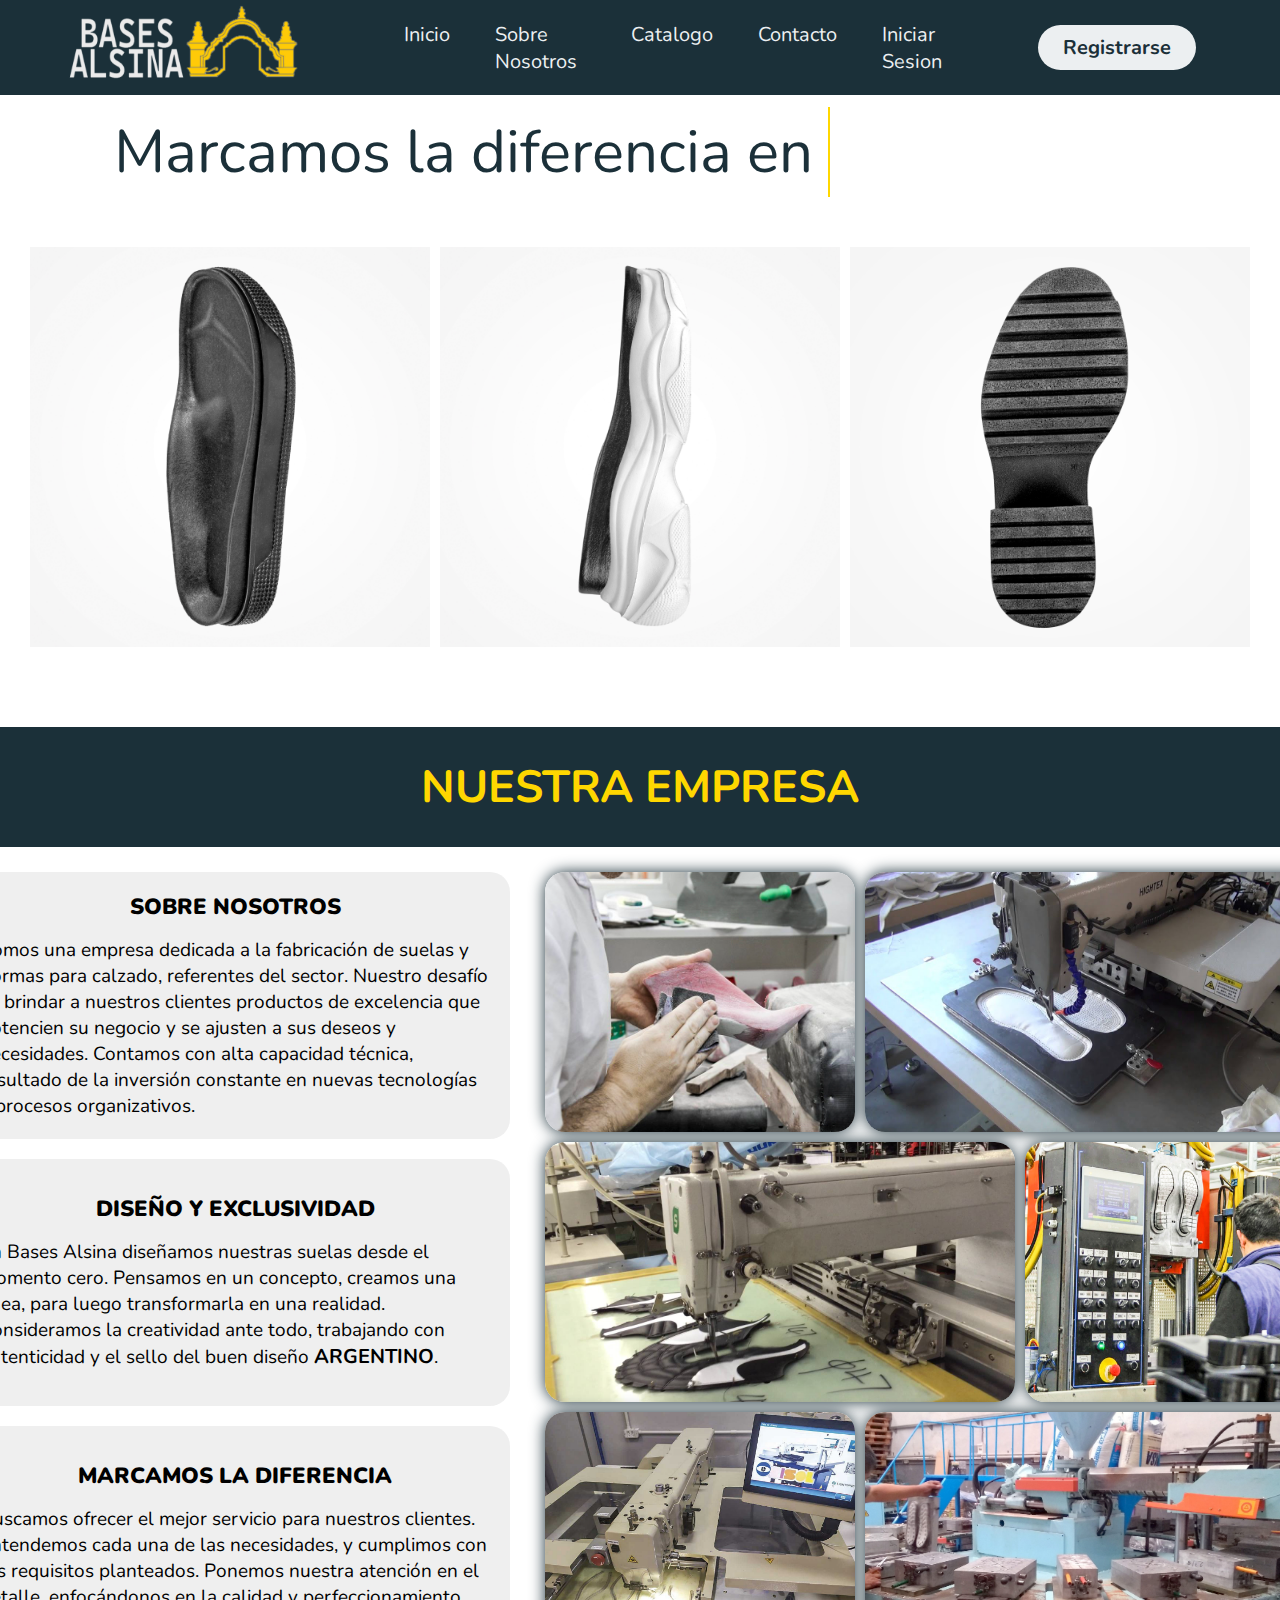
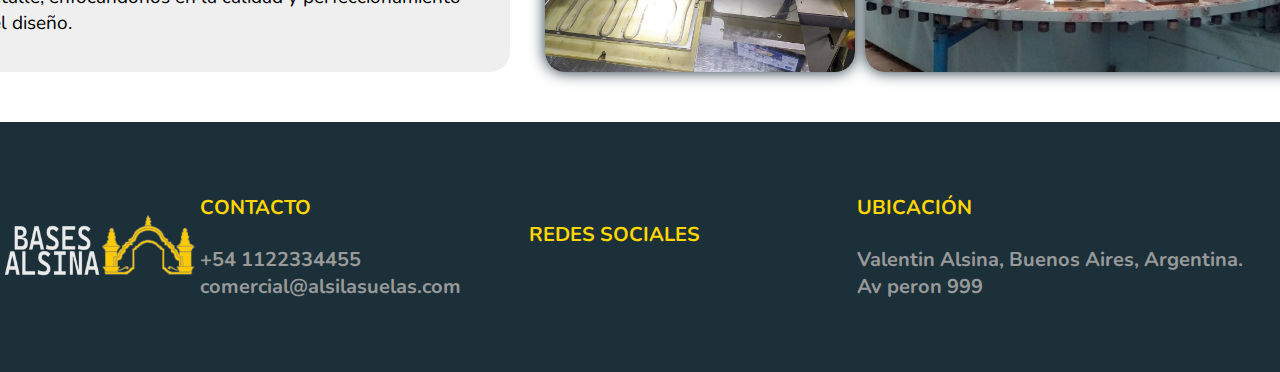
==== commit a151af90: "Bueno ahora si anteultimo paso" ====
--- a/index.html
+++ b/index.html
@@ -7,7 +7,7 @@
     <title>Proyecto Integrador</title>
     <link rel="stylesheet" href="./styles.css">
     <link rel="stylesheet" href="./animations.css">
-    <link rel="stylesheet" href="./mediaQueries/mediaQueriesIndex.css">
+    <link rel="stylesheet" href="./mediaqueries.css">
     <link rel="stylesheet" href="https://cdnjs.cloudflare.com/ajax/libs/font-awesome/6.1.2/css/all.min.css" integrity="sha512-1sCRPdkRXhBV2PBLUdRb4tMg1w2YPf37qatUFeS7zlBy7jJI8Lf4VHwWfZZfpXtYSLy85pkm9GaYVYMfw5BC1A==" crossorigin="anonymous" referrerpolicy="no-referrer" />
     <link rel="stylesheet" href="https://cdnjs.cloudflare.com/ajax/libs/font-awesome/6.2.0/css/all.min.css" integrity="sha512-xh6O/CkQoPOWDdYTDqeRdPCVd1SpvCA9XXcUnZS2FmJNp1coAFzvtCN9BmamE+4aHK8yyUHUSCcJHgXloTyT2A==" crossorigin="anonymous" referrerpolicy="no-referrer" />
 </head>
--- a/styles.css
+++ b/styles.css
@@ -45,7 +45,7 @@
     flex-direction: row;
     justify-content: center;
     align-items: center;
-    gap: 50px;
+    gap: 80px;
     padding: 20px;
 }
 
--- a/mediaqueries.css
+++ b/mediaqueries.css
@@ -0,0 +1,454 @@
+@media (max-width:1240px){
+    /* --- NAV --- */
+    .logo img{
+        width: 10rem;
+    }
+
+    nav{
+        padding: 0 20px;
+    }
+
+    /* --- Section 1 --- */ 
+
+    .inicio{
+        gap: 30px
+    }
+    
+
+    .cards{
+        position: relative;
+        width: 16rem;
+        height: 16rem;
+        overflow: hidden;
+    }
+
+    .info p{
+        display: none;
+    }
+
+    /* --- Section 2 --- */
+
+    .seccion-2{
+        gap: 10px;
+        margin-right: 50px;
+    }
+
+    .aboutUs{
+        gap: 10px;
+        margin-bottom: 90px;
+    }
+
+    .sobre-nosotros, .disenio-exclusividad, .diferencia{
+        height: 230px;
+        width: 450px;
+        gap: 10px;
+        padding: 0 0;
+    }
+
+    .grid-container{
+        height: 800px;
+        width: 640px;
+        display: grid;
+        grid-template-columns: 120px 120px 120px 120px 120px;
+        gap: 10px;
+        grid-template-rows: 110px 110px 110px 110px 110px 110px;
+    }
+
+    .aboutUs h3{
+        font-size: 20px;
+        font-weight: 900;
+    }
+    
+    .aboutUs p{
+        font-size: 17px;
+        font-weight: 400;
+    }
+
+    .item:hover{
+        display: none;
+    }
+
+    /* --- FOOTER --- */
+
+
+    #footer-container{
+        gap: 10px;
+    }
+
+    .footer-contacto{
+        width: 300px;
+        height: 200px;
+    }
+
+    .ubicacion{
+        width: 300px;
+        height: 200px;
+        gap: 10px;
+    }
+
+    .red-social{
+        width: 300px;
+        height: 200px;
+    }
+
+    .red{
+        gap: 40px;
+    }
+
+    .footer-icon img{
+        width: 10rem;
+    }
+
+    footer h3, h4{
+        font-size: 17px;
+    }
+
+    footer i{
+        width: 1rem;
+    }
+
+}
+
+@media (max-width:920px){
+    /* --- NAV --- */
+    .logo img{
+        width: 8rem;
+        cursor: pointer;
+        transition: all 0.7s;
+    }
+
+    nav{
+        padding: 0 20px;
+    }
+
+    .nav-list ul{
+        gap: 20px;
+    }
+
+    .list a{
+        font-size: 14px;
+    }
+
+    .register button{
+        font-size: 15px;
+    }
+
+    /* --- Section 1 --- */ 
+
+    .titulo{
+        display: flex;
+        justify-content: center;
+        align-items: center;
+        width: 100%;
+        gap: 5px;
+    }
+
+    .titulo .txt-estatico{
+        font-size: 40px;
+        font-weight: 400;
+    }
+
+    .txt-dinamico li{
+        font-size: 60px;
+        font-weight: 500;
+    }
+
+    .cards{
+        position: relative;
+        width: 12rem;
+        height: 12rem;
+        overflow: hidden;
+    }
+
+    .info p{
+        display: none;
+    }
+
+    /* --- Section 2 --- */
+
+    .empresa{
+        width: 100%;        
+    }
+
+    .seccion-2{
+        gap: 25px;
+        display: flex;
+        flex-direction: column;
+    }
+
+    .aboutUs{
+        gap: 20px;
+    }
+
+    .sobre-nosotros, .disenio-exclusividad, .diferencia{
+        height: 500px;
+        width: 800px;
+        gap: 30px;
+        padding: 10px 10px;
+
+    }
+
+    .aboutUs h3{
+        font-size: 27px;
+        font-weight: 900;
+    }
+    
+    .aboutUs p{
+        font-size: 24px;
+        font-weight: 400;
+    }
+    
+    .grid-container{
+        justify-content: center;
+    }
+
+    /* --- FOOTER --- */
+
+    footer{
+        height: 200px;
+
+    }
+
+    #footer-container{
+        gap: 10px;
+    }
+
+    .footer-contacto{
+        width: 300px;
+        height: 200px;
+    }
+
+    .ubicacion{
+        width: 300px;
+        height: 200px;
+        gap: 10px;
+    }
+
+    .red-social{
+        width: 300px;
+        height: 200px;
+    }
+
+    .red{
+        gap: 45px;
+    }
+
+    .footer-icon img{
+        width: 8rem;
+    }
+
+    footer h3, h4{
+        font-size: 15px;
+    }
+
+    footer i{
+        width: 1rem;
+    }
+    
+
+}
+
+@media (max-width:520px){
+    /* --- NAV --- */
+
+    .logo img{
+        width: 8rem;
+    }
+
+    nav{
+        width: 100;
+        display: flex;
+        flex-direction: row;
+        justify-content: space-between;
+        align-items: center;
+        
+    }
+
+    .nav-list{
+        gap: 0;
+        padding: 0 0;
+    }
+
+    .nav-list ul{
+        background-color: #214352;
+        width: 100%;
+        height: calc(100vh - 80px);
+        position: absolute;
+        top: 80px;
+        left: 0;
+        flex-direction: column;
+        align-items: center;
+        justify-content: center;
+        gap: 50px;
+        transform: translateX(200%);
+        transition: all 0.5s ease-out;
+    }
+
+    .list a{
+        font-size: 30px;
+    }
+
+    .nav-list i{
+        color: aliceblue;
+        display: block;
+    }
+
+    #toggle-menu:checked + .list{
+        display: flex;
+        transform: translateX(0%);
+        transition: all 0.5s ease-in;
+    }
+
+    .register a{
+        display: none;
+    }
+
+    /* --- Section 1 --- */
+
+    .titulo{
+        gap: 1px;
+        display: flex;
+        flex-direction: column;
+        width: 100%;
+    }
+
+    .titulo .txt-estatico{
+        font-size: 26px;
+        font-weight: 700;
+    }
+
+    .txt-dinamico li{
+        font-size: 37px;
+        font-weight: 700;
+    }
+
+    .inicio{
+        display: flex;
+        flex-direction: column;
+        width: 100%;
+    }
+
+    .cards{
+        position: relative;
+        width: 13rem;
+        height: 13rem;
+        overflow: hidden;
+    }
+
+    .info p{
+        display: none;
+    }
+
+    /* --- Section 2 --- */
+
+    #sec-2{
+        gap: 50px;
+    }
+
+    #sec-2 h2{
+        font-size: 35px;
+    }
+
+    .aboutUs{
+        height: 1200px;
+        width: 100%;
+        gap: 35px;
+        display: flex;
+        flex-direction: column;
+        justify-content: center;
+        align-items: center;
+        margin-left: 60px;
+        padding: 0 0;
+    }
+
+    .sobre-nosotros{
+        height: 460px;
+        width: 360px;
+    }
+
+    .sobre-nosotros p{
+        font-size: 17px;
+
+    }
+
+    .disenio-exclusividad{
+        height: 460px;
+        width: 360px;
+    }
+
+    .disenio-exclusividad p{
+        font-size: 17px;
+    }
+
+    .diferencia{
+        height: 460px;
+        width: 360px;
+    }
+
+    .diferencia h3{
+        font-size: 24px;
+    }
+
+    .diferencia p{
+        font-size: 17px;
+    }
+
+    .grid-container{
+        display: none;
+    }
+
+    /* --- FOOTER --- */
+
+    footer{
+        width: 100%;
+        height: 350px;
+        bottom: 0;
+        margin-top: 20px;
+    }
+    
+    .footer-icon{
+        display: none;
+    }
+
+    #footer-container{
+        display: flex;
+        flex-direction: column;
+        justify-content: center;
+        align-items: center;
+        gap: 5px;
+    }
+
+    .footer-contacto{
+        display: flex;
+        justify-content: center;
+        align-items: center;
+        width: 100%;
+        height: 100px;
+    }
+
+    .red-social{
+        display: flex;
+        justify-content: center;
+        align-items: center;
+        width: 100%;
+        height: 100px;
+
+    }
+
+    .ubicacion{
+        display: flex;
+        justify-content: center;
+        align-items: center;
+        width: 100%;
+        height: 100px;
+    }
+
+    .segundo-h4{
+        display: none;
+    }
+
+    .red{
+        display: flex;
+        gap: 55px;
+    }
+}
